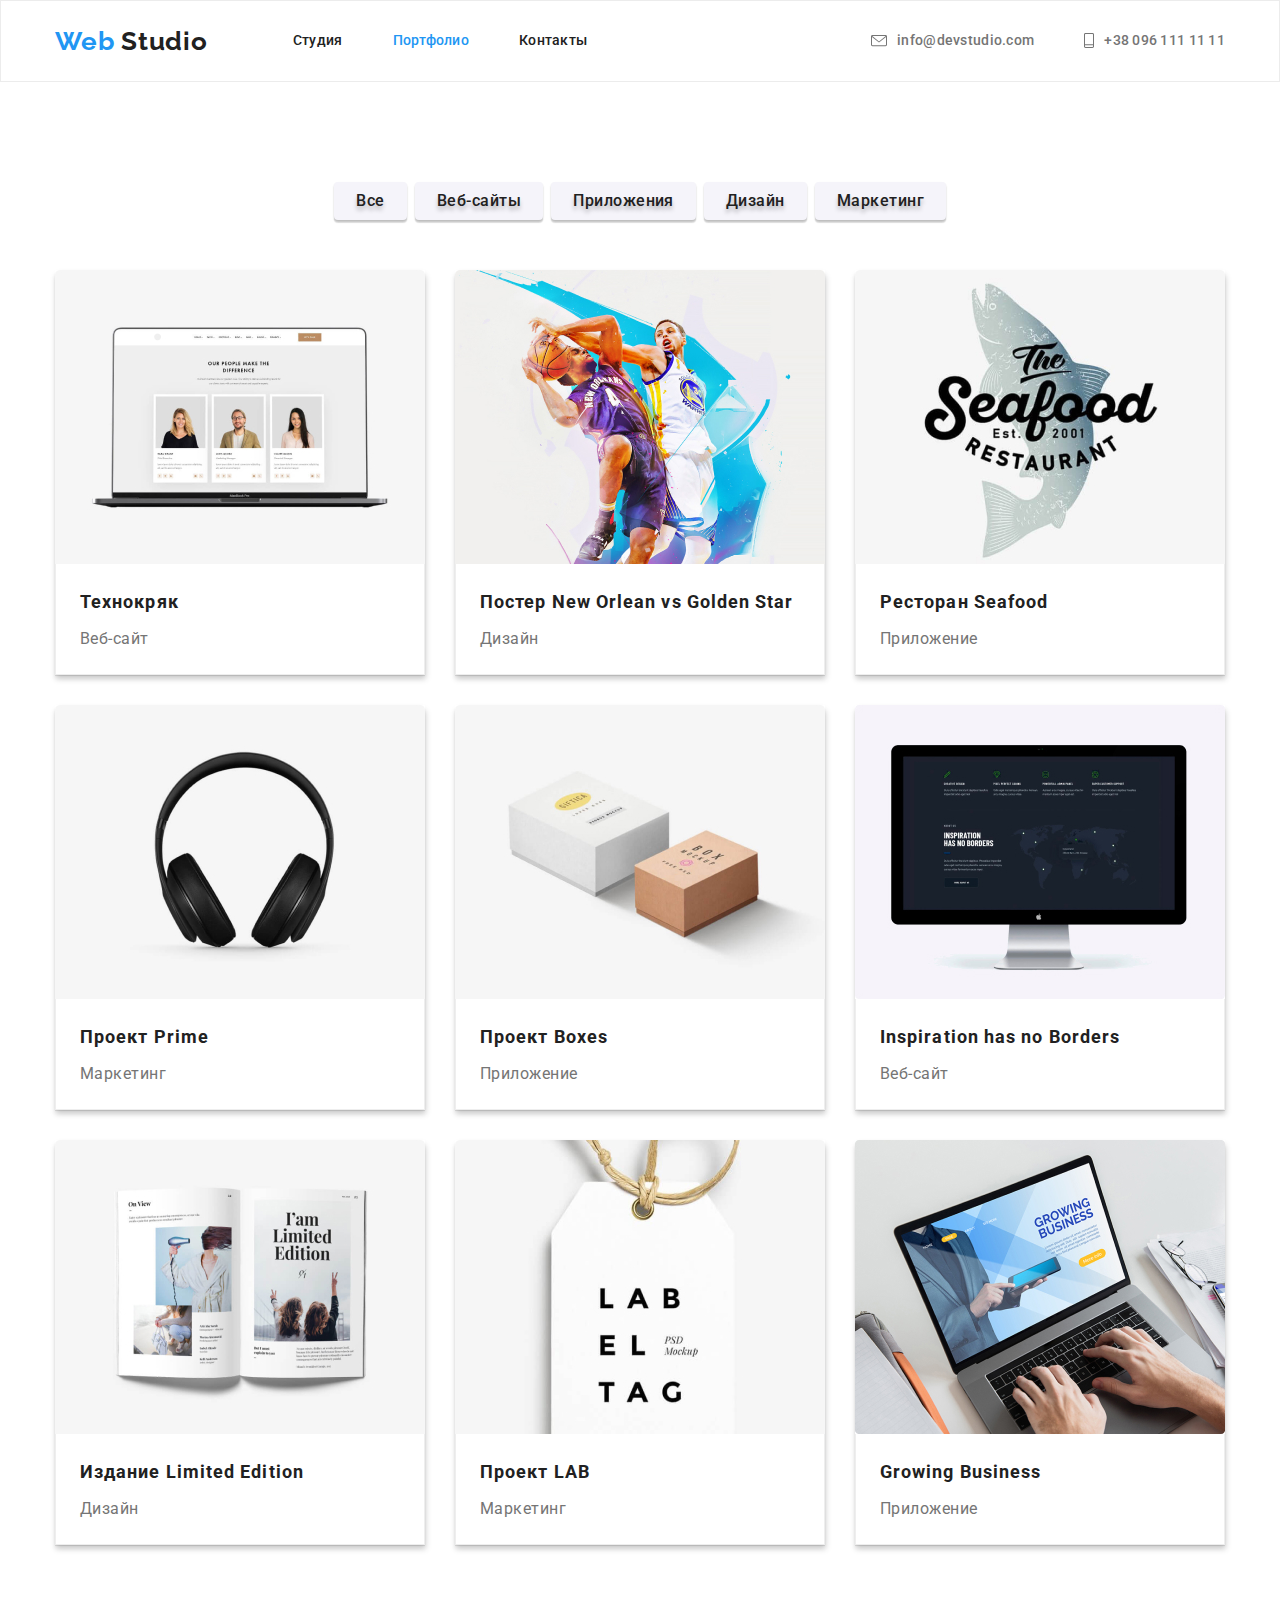
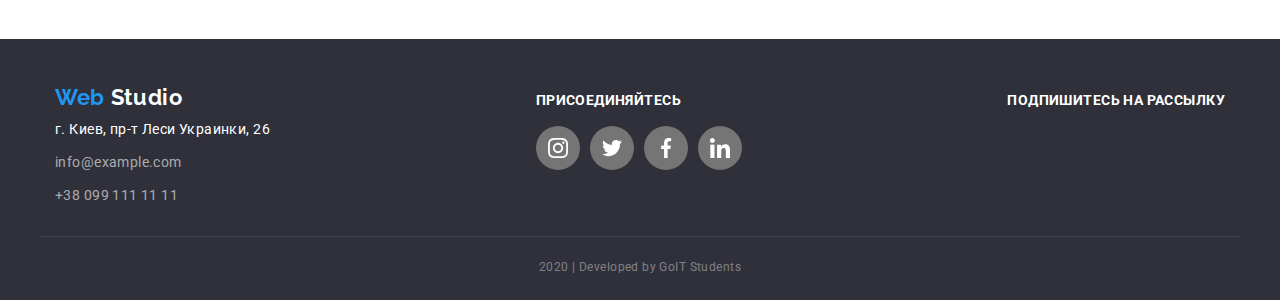
==== portfolio.html @ e2a579d6 "Made initial copy of hw-03" ====
<!DOCTYPE html>
<html lang="ru">
  <head>
    <meta charset="UTF-8" />
    <meta name="viewport" content="width=device-width, initial-scale=1.0" />
    <link
      rel="stylesheet"
      href="https://fonts.googleapis.com/css2?family=Raleway:wght@700&family=Roboto:wght@400;500;900&display=swap"
    />
    <link
      rel="stylesheet"
      href="https://cdnjs.cloudflare.com/ajax/libs/modern-normalize/0.6.0/modern-normalize.min.css"
    />
    <link rel="stylesheet" href="./css/styles.css" />
    <title>Портфолио</title>
  </head>
  <body>
    <header>
      <div class="container">
        <a class="logo" id="top" href="./index.html"><span class="active">Web</span> Studio</a>
        <nav class="navigation">
          <ul class="nav-list">
            <li class="nav-item"><a href="./index.html">Студия</a></li>
            <li class="nav-item active"><a href="./portfolio.html">Портфолио</a></li>
            <li class="nav-item"><a href="#">Контакты</a></li>
          </ul>
        </nav>
        <ul class="contacts-list">
          <li class="contacts-item">
            <a href="mailto:info@devstudio.com"
              ><img src="./images/envelope.svg" alt="Иконка конверта" /> info@devstudio.com</a
            >
          </li>
          <li class="contacts-item">
            <a href="tel:+380961111111"><img src="./images/phone.svg" alt="Иконка телефона" /> +38 096 111 11 11</a>
          </li>
        </ul>
      </div>
    </header>
    <main>
      <section class="our-works">
        <div class="container">
          <h1>Наши работы</h1>
          <!-- Скрыть заголовок -->
          <ul class="filters-list">
            <li class="filters-item"><button type="button" class="button shadow">Все</button></li>
            <li class="filters-item"><button type="button" class="button shadow">Веб-сайты</button></li>
            <li class="filters-item"><button type="button" class="button shadow">Приложения</button></li>
            <li class="filters-item"><button type="button" class="button shadow">Дизайн</button></li>
            <li class="filters-item"><button type="button" class="button shadow">Маркетинг</button></li>
          </ul>
          <ul class="works">
            <li class="works-item">
              <a class="item-link" href="#">
                <div class="item-image">
                  <img src="./images/p-laptop.jpg" alt="Изображение ноутбука" />
                </div>
                <div class="item-info">
                  <h2 class="item-title">Технокряк</h2>
                  <p class="filter-type">Веб-сайт</p>
                </div>
                <p class="item-description">
                  Технокряк это современная площадка распространения коронавируса. Компании используют эту платформу для
                  цифрового шпионажа и атак на защищённые сервера конкурентов.
                </p>
              </a>
            </li>
            <li class="works-item">
              <a class="link" href="#">
                <div class="item-image">
                  <img src="./images/p-basket.jpg" alt="Постер New Orlean vs Golden Star" />
                </div>
                <div class="item-info">
                  <h2 class="item-title">Постер New Orlean vs Golden Star</h2>
                  <p class="filter-type">Дизайн</p>
                </div>
                <p class="item-description">
                  Какой-то текст на тему....
                </p>
              </a>
            </li>
            <li class="works-item">
              <a class="link" href="#">
                <div class="item-image">
                  <img src="./images/p-sea.jpg" alt="Изображение лого ресторана" />
                </div>
                <div class="item-info">
                  <h2 class="item-title">Ресторан Seafood</h2>
                  <p class="filter-type">Приложение</p>
                </div>
                <p class="item-description">
                  Какой-то текст на тему...
                </p>
              </a>
            </li>
            <li class="works-item">
              <a class="link" href="#">
                <div class="item-image">
                  <img src="./images/p-headphones.jpg" alt="Изображение наушников" />
                </div>
                <div class="item-info">
                  <h2 class="item-title">Проект Prime</h2>
                  <p class="filter-type">Маркетинг</p>
                </div>
                <p class="item-description">
                  Какой-то текст на тему...
                </p>
              </a>
            </li>
            <li class="works-item">
              <a class="link" href="#">
                <div class="item-image">
                  <img src="./images/p-box.jpg" alt="Изображение коробок" />
                </div>
                <div class="item-info">
                  <h2 class="item-title">Проект Boxes</h2>
                  <p class="filter-type">Приложение</p>
                </div>
                <p class="item-description">
                  Какой-то текст на тему...
                </p>
              </a>
            </li>
            <li class="works-item">
              <a class="link" href="#">
                <div class="item-image">
                  <img src="./images/imac.jpg" alt="Изображение монитора" />
                </div>
                <div class="item-info">
                  <h2 class="item-title">Inspiration has no Borders</h2>
                  <p class="filter-type">Веб-сайт</p>
                  <p class="item-description">
                    Какой-то текст на тему
                  </p>
                </div>
              </a>
            </li>
            <li class="works-item">
              <a class="link" href="#">
                <div class="item-image">
                  <img src="./images/p-book.jpg" alt="Изображение книги" />
                </div>
                <div class="item-info">
                  <h2 class="item-title">Издание Limited Edition</h2>
                  <p class="filter-type">Дизайн</p>
                </div>
                <p class="item-description">
                  Какой-то текст на тему...
                </p>
              </a>
            </li>
            <li class="works-item">
              <a class="link" href="#">
                <div class="item-image">
                  <img src="./images/p-lab.jpg" alt="Изображение логотипа компании" />
                </div>
                <div class="item-info">
                  <h2 class="item-title">Проект LAB</h2>
                  <p class="filter-type">Маркетинг</p>
                </div>
                <p class="item-description">
                  Какой-то текст на тему...
                </p>
              </a>
            </li>
            <li class="works-item">
              <a class="link" href="#">
                <div class="item-image">
                  <img src="./images/laptop.jpg" alt="Изображение ноутбука" />
                </div>
                <div class="item-info">
                  <h2 class="item-title">Growing Business</h2>
                  <p class="filter-type">Приложение</p>
                </div>
                <p class="item-description">
                  Какой-то текст на тему...
                </p>
              </a>
            </li>
          </ul>
        </div>
      </section>
    </main>
    <footer>
      <div class="container">
        <div>
          <a class="logo" href="#top"><span class="active">Web</span> Studio</a>
          <address class="address">
            <ul class="address-list">
              <li class="address-item">г. Киев, пр-т Леси Украинки, 26</li>
              <li class="address-item">
                <a href="mailto:info@example.com">info@example.com</a>
              </li>
              <li class="address-item">
                <a href="tel:+380991111111">+38 099 111 11 11</a>
              </li>
            </ul>
          </address>
        </div>
        <div class="join-social">
          <p class="join">Присоединяйтесь</p>
          <ul class="social">
            <li class="social-item">
              <a href="#"><img src="./images/f-instagram.svg" alt="Иконка Инстаграм" /></a>
            </li>
            <li class="social-item">
              <a href="#"><img src="./images/f-twitter.svg" alt="Иконка Твиттер" /></a>
            </li>
            <li class="social-item">
              <a href="#"><img src="./images/f-facebook.svg" alt="Иконка Фейсбук" /></a>
            </li>
            <li class="social-item">
              <a href="#"><img src="./images/f-linkedin.svg" alt="Иконка Линкедин" /></a>
            </li>
          </ul>
        </div>
        <div class="join-form">
          <p class="join">Подпишитесь на рассылку</p>
          <!-- <form action="">
                      <input type="email" name="" id="" placeholder="E-mail" />
                      <input type="submit" value="Подписаться" />
                  </form> -->
        </div>
      </div>
      <small class="copy">2020 | Developed by GoIT Students</small>
    </footer>
  </body>
</html>
---- css/styles.css ----
/* цвет основного текста color: #757575;
цвет дополнительгого текста color: #212121; 
цвет активного текста color: #2196F3; */

/* Global CSS*/
:root {
  --main-text-color: #757575;
  --additional-text-color: #212121;
  --active-color: #2196f3;
  --footer-background-color: #2f303a;
}
html {
  box-sizing: border-box;
}
*,
::before,
::after {
  box-sizing: inherit;
}

h1,
h2,
h3,
h4,
h5,
h6,
p {
  margin-top: 0px;
  margin-bottom: 0px;
}
ul {
  list-style: none;
  padding-left: 0px;
  margin: 0px;
}
img {
  display: block;
}

body {
  font-family: 'Roboto', sans-serif;
  color: var(--main-text-color);
  font-size: 14px;
  line-height: 1.71;
  letter-spacing: 0.03em;
}

.container {
  width: 1200px;
  margin-top: 0px;
  margin-bottom: 0px;
  margin-left: auto;
  margin-right: auto;
  padding-top: 93px;
  padding-right: 15px;
  padding-bottom: 94px;
  padding-left: 15px;
}

header .container,
footer .container {
  padding-top: 0px;
  padding-bottom: 0px;
}
/* Social list items */
.social {
  display: flex;
  justify-content: space-between;
}
.social-item a {
  display: block;
  padding: 12px;
  border-radius: 50%;
}
footer .social-item a {
  background-color: var(--main-text-color);
}

.social-item a:hover,
.social-item a:focus {
  background-color: var(--active-color);
}
/* Button */
.button {
  color: var(--additional-text-color);
  font-size: 16px;
  font-weight: 500;
  line-height: 1.87;
  letter-spacing: 0.06em;
  background-color: #f5f4fa;
  cursor: pointer;

  min-width: 200px;
  min-height: 50px;
  border: 1px transparent;
  border-radius: 4px;
  box-shadow: 0px 4px 4px rgba(0, 0, 0, 0.15);
}
.button.main {
  color: #ffffff;
  background-color: var(--active-color);
}

.button:hover,
.button:focus {
  color: #ffffff;
  background-color: var(--active-color);
}

/* Header */
header {
  font-size: 14px;
  line-height: 1.14;
  font-weight: 500;
  letter-spacing: 0.02em;
  border: 1px solid #ececec;
}
header .container {
  display: flex;
  align-items: center;
}
header a {
  text-decoration: none;
}
.logo {
  font-family: 'Raleway', sans-serif;
  color: var(--additional-text-color);
  font-size: 26px;
  font-weight: 700;
  line-height: 1.19;
  letter-spacing: 0.03em;
  margin-right: 85px;
}
.active {
  color: var(--active-color);
}
.nav-list {
  display: flex;
}
.nav-item:not(:last-child) {
  margin-right: 50px;
}
.nav-item a {
  display: block;
  color: var(--additional-text-color);
  padding-top: 32px;
  padding-bottom: 32px;
}
.active a {
  color: var(--active-color);
}
.nav-item a:hover,
.nav-item a:focus {
  color: var(--active-color);
}
.contacts-list {
  display: flex;
  margin-left: auto;
}
.contacts-item:not(:last-child) {
  margin-right: 50px;
}

.contacts-item img {
  margin-right: 10px;
}

.contacts-item a {
  display: flex;
  align-items: center;
  color: var(--main-text-color);
}
.contacts-item a:hover,
.contacts-item a:focus {
  color: var(--active-color);
}
/* Footer */
footer {
  color: #ffffff;
  background-color: var(--footer-background-color);
}
footer .container {
  display: flex;
  align-items: baseline;
  justify-content: space-between;
  border-bottom: 1px solid rgba(255, 255, 255, 0.1);
  padding-top: 45px;
  padding-bottom: 28px;
}

footer a {
  text-decoration: none;
  display: block;
}
footer .logo {
  color: #ffffff;
  font-size: 22px;
  margin-right: 0px;
  margin-bottom: 8px;
}
.address-list li:not(:last-child) {
  margin-bottom: 9px;
}
.address-item {
  font-size: 14px;
  font-style: normal;
}
.address-item a {
  color: rgba(255, 255, 255, 0.6);
}
.address-item a:hover,
.address-item a:focus {
  color: var(--active-color);
}
footer .join {
  font-size: 14px;
  font-weight: 700;
  line-height: 0.87;
  text-transform: uppercase;
  margin-bottom: 20px;
}
footer .social {
  padding: 0;
}
footer .social-item:not(:last-child) {
  margin-right: 10px;
}
.copy {
  display: block;
  font-size: 12px;
  line-height: 2;
  text-align: center;
  color: rgba(255, 255, 255, 0.4);
  padding-top: 18px;
  padding-bottom: 21px;
}

/* HOME PAGE */
/* Hero */
.hero {
  text-align: center;
  padding-top: 200px;
  padding-bottom: 200px;
  background-color: slategray;
}
.hero-title {
  color: #ffffff;
  font-size: 44px;
  line-height: 1.36;
  font-weight: 900;
  letter-spacing: 0.06em;
  text-transform: uppercase;
  margin-bottom: 30px;
}

/* Main */
.title {
  color: var(--additional-text-color);
  font-size: 36px;
  line-height: 1.16;
  font-weight: 700;
  text-align: center;
  margin-bottom: 50px;
}
.item-title {
  color: var(--additional-text-color);
  font-size: 14px;
  line-height: 0.87;
  text-transform: uppercase;
}
.item-text {
  font-size: 14px;
  line-height: 1.71;
}

/* Features */
.features .container {
  padding-top: 54px;
}
.features .title {
  opacity: 0;
  margin-top: 0px;
  margin-bottom: 0px;
}
.features ul {
  list-style-type: none;
}

.features-list {
  display: flex;
}
.features .list-item {
  display: block;
}
.features-item:not(:last-child) {
  margin-right: 30px;
}
.features .item-image {
  background: #f5f4fa;
  border-radius: 4px;
  margin-bottom: 30px;
}
.features .item-image img {
  display: block;
  margin: 0 auto;
  padding-top: 25px;
  padding-bottom: 25px;
}
.features .item-title {
  line-height: 1.14;
  margin-bottom: 10px;
}
.features .item-text {
  text-align: left;
}

/* We do */

.we-do ul {
  list-style-type: none;
}
.we-do a {
  text-decoration: none;
}
.we-do img {
  display: block;
}
.we-do-list {
  display: flex;
  justify-content: space-between;
}
.we-do-item {
  display: block;
  position: relative;
}
.we-do .item-image {
  display: block;
  background-color: unset;
}
.we-do .item-title {
  text-align: center;
  padding-top: 27px;
  padding-bottom: 27px;
  color: #ffffff;
  background-color: rgba(47, 48, 58, 0.8);

  width: 100%;
  position: absolute;
  left: 0px;
  bottom: 0px;

  margin: 0 auto;
}

/* Team */
.team ul {
  list-style: none;
}
.team {
  font-size: 16px;
  text-align: center;
  line-height: 1.19;
  background: #f5f4fa;
}
.team-list {
  display: flex;
  justify-content: space-between;
}
.team-item {
  border-radius: 4px;
  box-shadow: 0px 2px 1px rgba(0, 0, 0, 0.2), 0px 1px 1px rgba(0, 0, 0, 0.14), 0px 1px 3px rgba(0, 0, 0, 0.12);
  overflow: hidden;
}
.team-item-info {
  text-align: center;
  padding: 30px 32px 24px;
  background: #ffffff;
}
.team .item-title {
  font-size: 16px;
  font-weight: 500;
  text-transform: none;
  margin-bottom: 10px;
}
.team .item-description {
  font-size: 16px;
  line-height: 1.19;
  margin-bottom: 16px;
}

/*Clients */
.clients ul {
  list-style-type: none;
}
.clients-list {
  display: flex;
  justify-content: space-between;
}
.clients-item {
  display: block;
  border: 1px solid #afb1b8;
  border-radius: 4px;
}
.clients-item a {
  display: flex;
  align-items: center;
  justify-content: center;
  border: 1px solid #afb1b8;
  border-radius: 4px;
  height: 90px;
  width: 170px;
}

.clients-item a:hover,
.clients-item a:focus {
  border-color: var(--active-color);
}

/* PORTFOLIO PAGE */
/* Main */
.our-works .container {
  padding-top: 72px;
}
.our-works h1 {
  line-height: 1;
  opacity: 0;
}
.our-works a {
  display: block;
  text-decoration: none;
}
.our-works ul {
  list-style: none;
}
.filters-list {
  display: flex;
  justify-content: center;
  text-align: center;
  margin-bottom: 50px;
}
.filters-item {
  min-width: 73px;
}
.filters-item:not(:last-child) {
  margin-right: 8px;
}
.our-works .button {
  margin: 0;
  padding: 6px 22px;
  min-width: 73px;
  min-height: 38px;
  letter-spacing: 0.03em;
  line-height: 1.62;
  cursor: pointer;
  box-shadow: 0px 2px 2px rgba(0, 0, 0, 0.12), 0px 1px 2px rgba(0, 0, 0, 0.08), 0px 3px 1px rgba(0, 0, 0, 0.1);
  border-radius: 4px;
}
.shadow {
  text-shadow: 0px 4px 4px rgba(0, 0, 0, 0.25);
}
.works {
  display: flex;
  flex-wrap: wrap;
  justify-content: space-between;
  margin: -15px;
}
.works-item {
  display: block;
  width: 370px;
  margin: 15px;
  /* margin-bottom: 30px;
  margin-right: 30px; */
  box-shadow: 1px 4px 6px rgba(0, 0, 0, 0.16), 0px 4px 4px rgba(0, 0, 0, 0.06), 0px 1px 1px rgba(0, 0, 0, 0.12);
  border-radius: 5px 5px 0px 0px;

  position: relative;
}
/* .works-item:nth-child(3n) {
  margin-right: 0px;
}
.works-item:nth-last-child(-n + 3) {
  margin-bottom: 0px;
} */
.works-item .item-title {
  text-transform: none;
}
.works-item .item-image {
  background-color: rgba(33, 150, 243, 0.9);
  border-radius: 5px 5px 0px 0px;
}
.item-link {
  text-decoration: none;
}

.item-info {
  border-right: 1px solid #eeeeee;
  border-bottom: 1px solid #eeeeee;
  border-left: 1px solid #eeeeee;
  text-align: left;
  padding: 20px 24px;
}
.our-works .item-title {
  color: var(--additional-text-color);
  font-size: 18px;
  line-height: 2;
  font-weight: 700;
  letter-spacing: 0.06em;
  margin-bottom: 4px;
}
.filter-type {
  color: var(--main-text-color);
  font-size: 16px;
  line-height: 1.87;
  font-weight: 400;
  letter-spacing: 0.03em;
}

.our-works .item-description {
  display: none;
  color: #ffffff;
  font-size: 18px;
  line-height: 1.56;
  width: 100%;
  height: 100%;
  border-radius: 5px 5px 0px 0px;

  padding: 63px 24px;

  /* background: rgba(33, 150, 243, 0.9); */
  /* position: absolute;
  text-align: left;
  top: 0px;
  left: 0px;
  opacity: 0; */
}

/* .works-item:hover img {
  opacity: 0.1;
}
.works-item:hover .item-description {
  opacity: 1;
} */
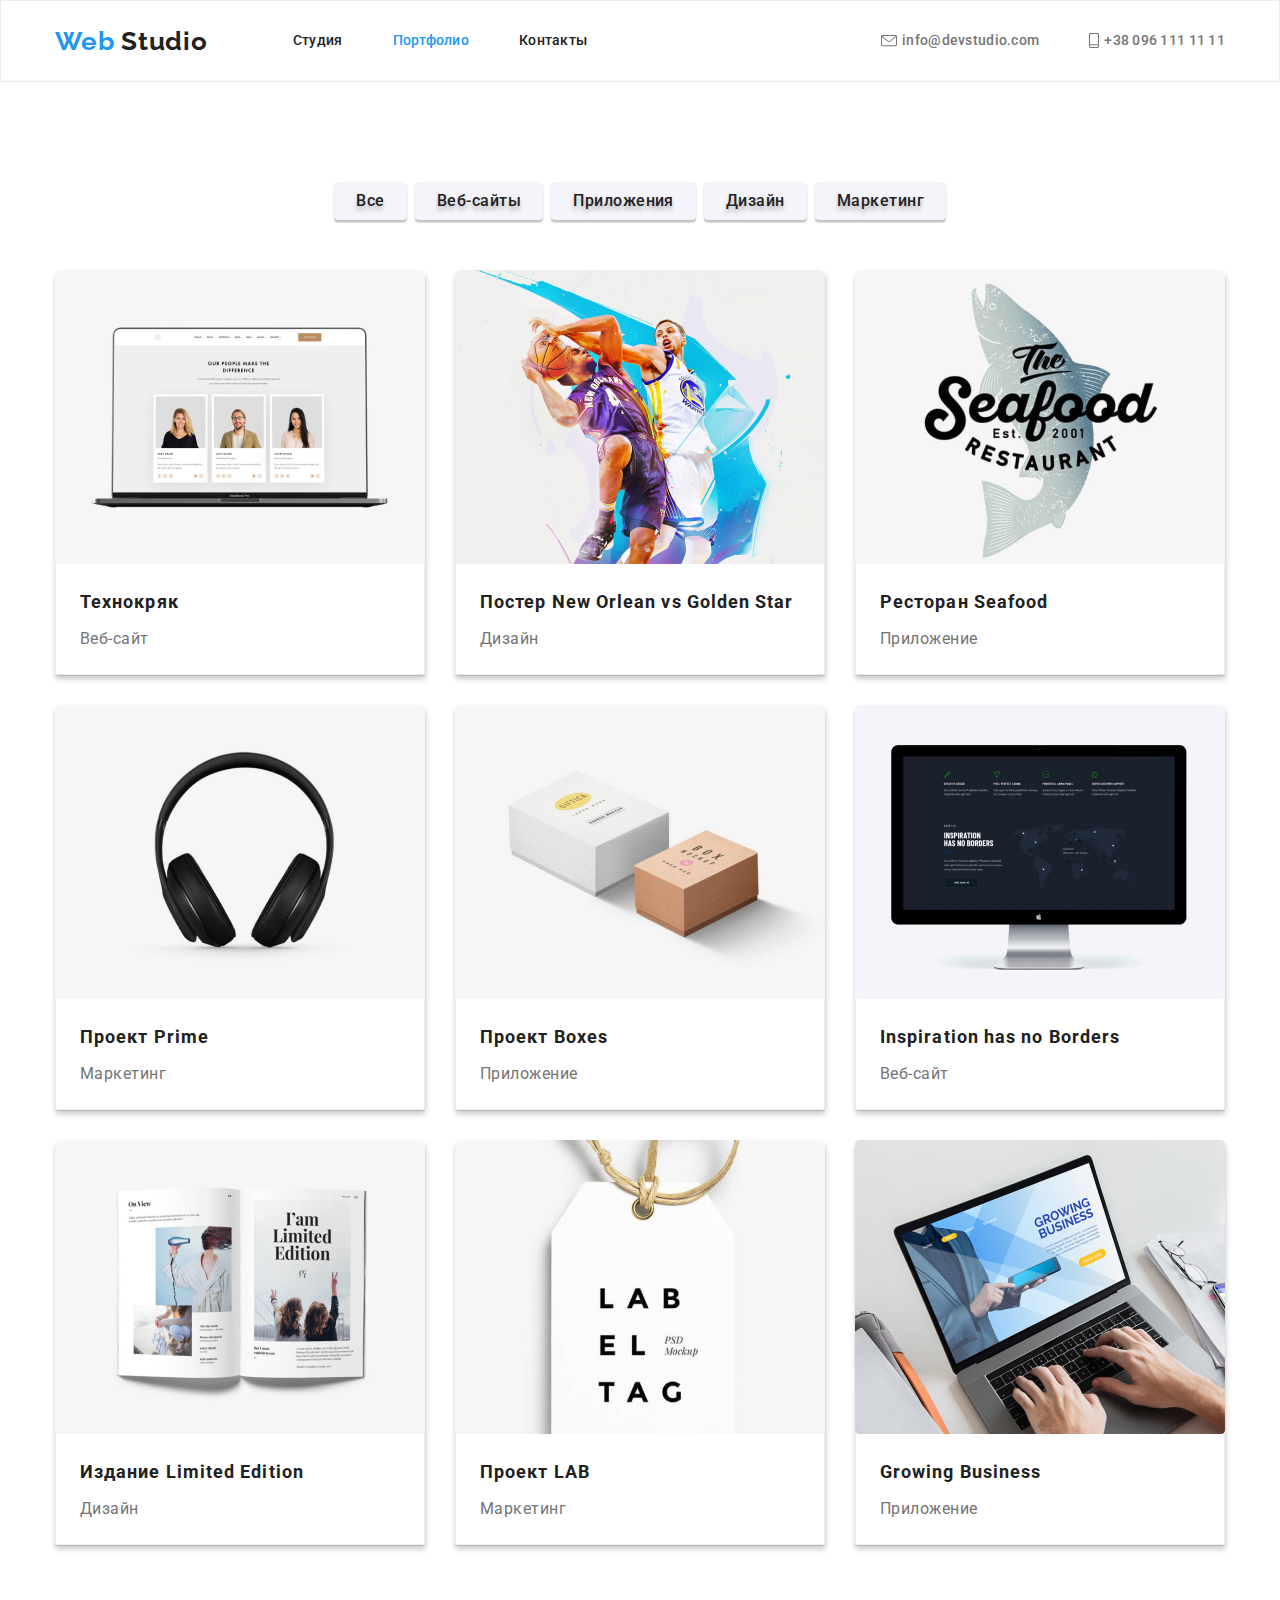
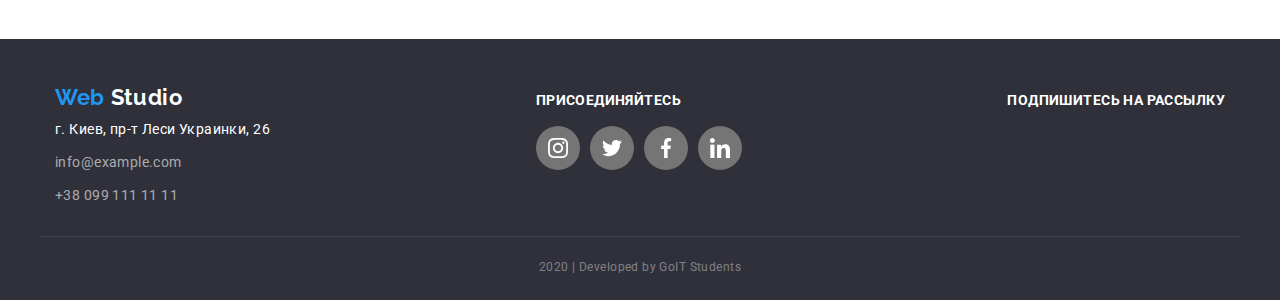
==== commit 55da0c4a: "Changes in the header&hero" ====
--- a/portfolio.html
+++ b/portfolio.html
@@ -15,7 +15,7 @@
     <title>Портфолио</title>
   </head>
   <body>
-    <header>
+    <header class="page-header">
       <div class="container">
         <a class="logo" id="top" href="./index.html"><span class="active">Web</span> Studio</a>
         <nav class="navigation">
@@ -26,13 +26,11 @@
           </ul>
         </nav>
         <ul class="contacts-list">
-          <li class="contacts-item">
-            <a href="mailto:info@devstudio.com"
-              ><img src="./images/envelope.svg" alt="Иконка конверта" /> info@devstudio.com</a
-            >
+          <li class="contacts-item icon-mail">
+            <a href="mailto:info@devstudio.com"> info@devstudio.com</a>
           </li>
-          <li class="contacts-item">
-            <a href="tel:+380961111111"><img src="./images/phone.svg" alt="Иконка телефона" /> +38 096 111 11 11</a>
+          <li class="contacts-item icon-phone">
+            <a href="tel:+380961111111"> +38 096 111 11 11</a>
           </li>
         </ul>
       </div>
@@ -181,7 +179,7 @@
         </div>
       </section>
     </main>
-    <footer>
+    <footer class="page-footer">
       <div class="container">
         <div>
           <a class="logo" href="#top"><span class="active">Web</span> Studio</a>
--- a/css/styles.css
+++ b/css/styles.css
@@ -8,6 +8,7 @@
   --additional-text-color: #212121;
   --active-color: #2196f3;
   --footer-background-color: #2f303a;
+  --main-background-color: #f5f4fa;
 }
 html {
   box-sizing: border-box;
@@ -51,7 +52,7 @@
   margin-bottom: 0px;
   margin-left: auto;
   margin-right: auto;
-  padding-top: 93px;
+  padding-top: 94px;
   padding-right: 15px;
   padding-bottom: 94px;
   padding-left: 15px;
@@ -72,7 +73,7 @@
   padding: 12px;
   border-radius: 50%;
 }
-footer .social-item a {
+.page-footer .social-item a {
   background-color: var(--main-text-color);
 }
 
@@ -87,7 +88,7 @@
   font-weight: 500;
   line-height: 1.87;
   letter-spacing: 0.06em;
-  background-color: #f5f4fa;
+  background-color: var(--main-background-color);
   cursor: pointer;
 
   min-width: 200px;
@@ -108,18 +109,18 @@
 }
 
 /* Header */
-header {
+.page-header {
   font-size: 14px;
   line-height: 1.14;
   font-weight: 500;
   letter-spacing: 0.02em;
   border: 1px solid #ececec;
 }
-header .container {
+.page-header .container {
   display: flex;
   align-items: center;
 }
-header a {
+.page-header a {
   text-decoration: none;
 }
 .logo {
@@ -157,12 +158,30 @@
   display: flex;
   margin-left: auto;
 }
+.page-header .contacts-item {
+  display: flex;
+  align-items: center;
+}
+
+.page-header .contacts-item::before {
+  content: '';
+  display: block;
+  background-position: center;
+  background-repeat: no-repeat;
+  margin-right: 5px;
+}
+.icon-mail::before {
+  width: 16px;
+  height: 12px;
+  background-image: url('../images/envelope.svg');
+}
+.icon-phone::before {
+  width: 10px;
+  height: 15px;
+  background-image: url('../images/phone.svg');
+}
 .contacts-item:not(:last-child) {
   margin-right: 50px;
-}
-
-.contacts-item img {
-  margin-right: 10px;
 }
 
 .contacts-item a {
@@ -175,11 +194,11 @@
   color: var(--active-color);
 }
 /* Footer */
-footer {
+.page-footer {
   color: #ffffff;
   background-color: var(--footer-background-color);
 }
-footer .container {
+.page-footer .container {
   display: flex;
   align-items: baseline;
   justify-content: space-between;
@@ -188,11 +207,11 @@
   padding-bottom: 28px;
 }
 
-footer a {
+.page-footer a {
   text-decoration: none;
   display: block;
 }
-footer .logo {
+.page-footer .logo {
   color: #ffffff;
   font-size: 22px;
   margin-right: 0px;
@@ -212,17 +231,17 @@
 .address-item a:focus {
   color: var(--active-color);
 }
-footer .join {
+.page-footer .join {
   font-size: 14px;
   font-weight: 700;
   line-height: 0.87;
   text-transform: uppercase;
   margin-bottom: 20px;
 }
-footer .social {
+.page-footer .social {
   padding: 0;
 }
-footer .social-item:not(:last-child) {
+.page-footer .social-item:not(:last-child) {
   margin-right: 10px;
 }
 .copy {
@@ -239,10 +258,23 @@
 /* Hero */
 .hero {
   text-align: center;
-  padding-top: 200px;
-  padding-bottom: 200px;
-  background-color: slategray;
-}
+
+  display: flex;
+  justify-content: center;
+  align-items: center;
+
+  background-image: linear-gradient(to right, rgba(47, 48, 58, 0.8), rgba(47, 48, 58, 0.8)),
+    url('../images/Header-img-opt.jpg');
+  max-width: 1600px;
+  min-height: 600px;
+  background-repeat: no-repeat;
+  background-position: center;
+  background-size: cover;
+
+  margin-left: auto;
+  margin-right: auto;
+}
+
 .hero-title {
   color: #ffffff;
   font-size: 44px;
@@ -274,14 +306,20 @@
 }
 
 /* Features */
-.features .container {
-  padding-top: 54px;
-}
+
 .features .title {
   opacity: 0;
   margin-top: 0px;
   margin-bottom: 0px;
 }
+.visually-hidden {
+  clip: rect(1px, 1px, 1px, 1px);
+  height: 1px;
+  overflow: hidden;
+  position: absolute;
+  white-space: nowrap;
+  width: 1px;
+}
 .features ul {
   list-style-type: none;
 }
@@ -289,23 +327,33 @@
 .features-list {
   display: flex;
 }
-.features .list-item {
-  display: block;
+.features-item::before {
+  content: '';
+  display: block;
+  width: 270px;
+  height: 120px;
+  background-color: var(--main-background-color);
+  background-position: center;
+  background-repeat: no-repeat;
+  border-radius: 4px;
+  margin-bottom: 30px;
+}
+.icon-antenna::before {
+  background-image: url('../images/antenna.svg');
+}
+.icon-clock::before {
+  background-image: url('../images/clock.svg');
+}
+.icon-diagram::before {
+  background-image: url('../images/diagram.svg');
+}
+.icon-astronaut::before {
+  background-image: url('../images/astronaut.svg');
 }
 .features-item:not(:last-child) {
   margin-right: 30px;
 }
-.features .item-image {
-  background: #f5f4fa;
-  border-radius: 4px;
-  margin-bottom: 30px;
-}
-.features .item-image img {
-  display: block;
-  margin: 0 auto;
-  padding-top: 25px;
-  padding-bottom: 25px;
-}
+
 .features .item-title {
   line-height: 1.14;
   margin-bottom: 10px;
@@ -360,7 +408,7 @@
   font-size: 16px;
   text-align: center;
   line-height: 1.19;
-  background: #f5f4fa;
+  background: var(--main-background-color);
 }
 .team-list {
   display: flex;
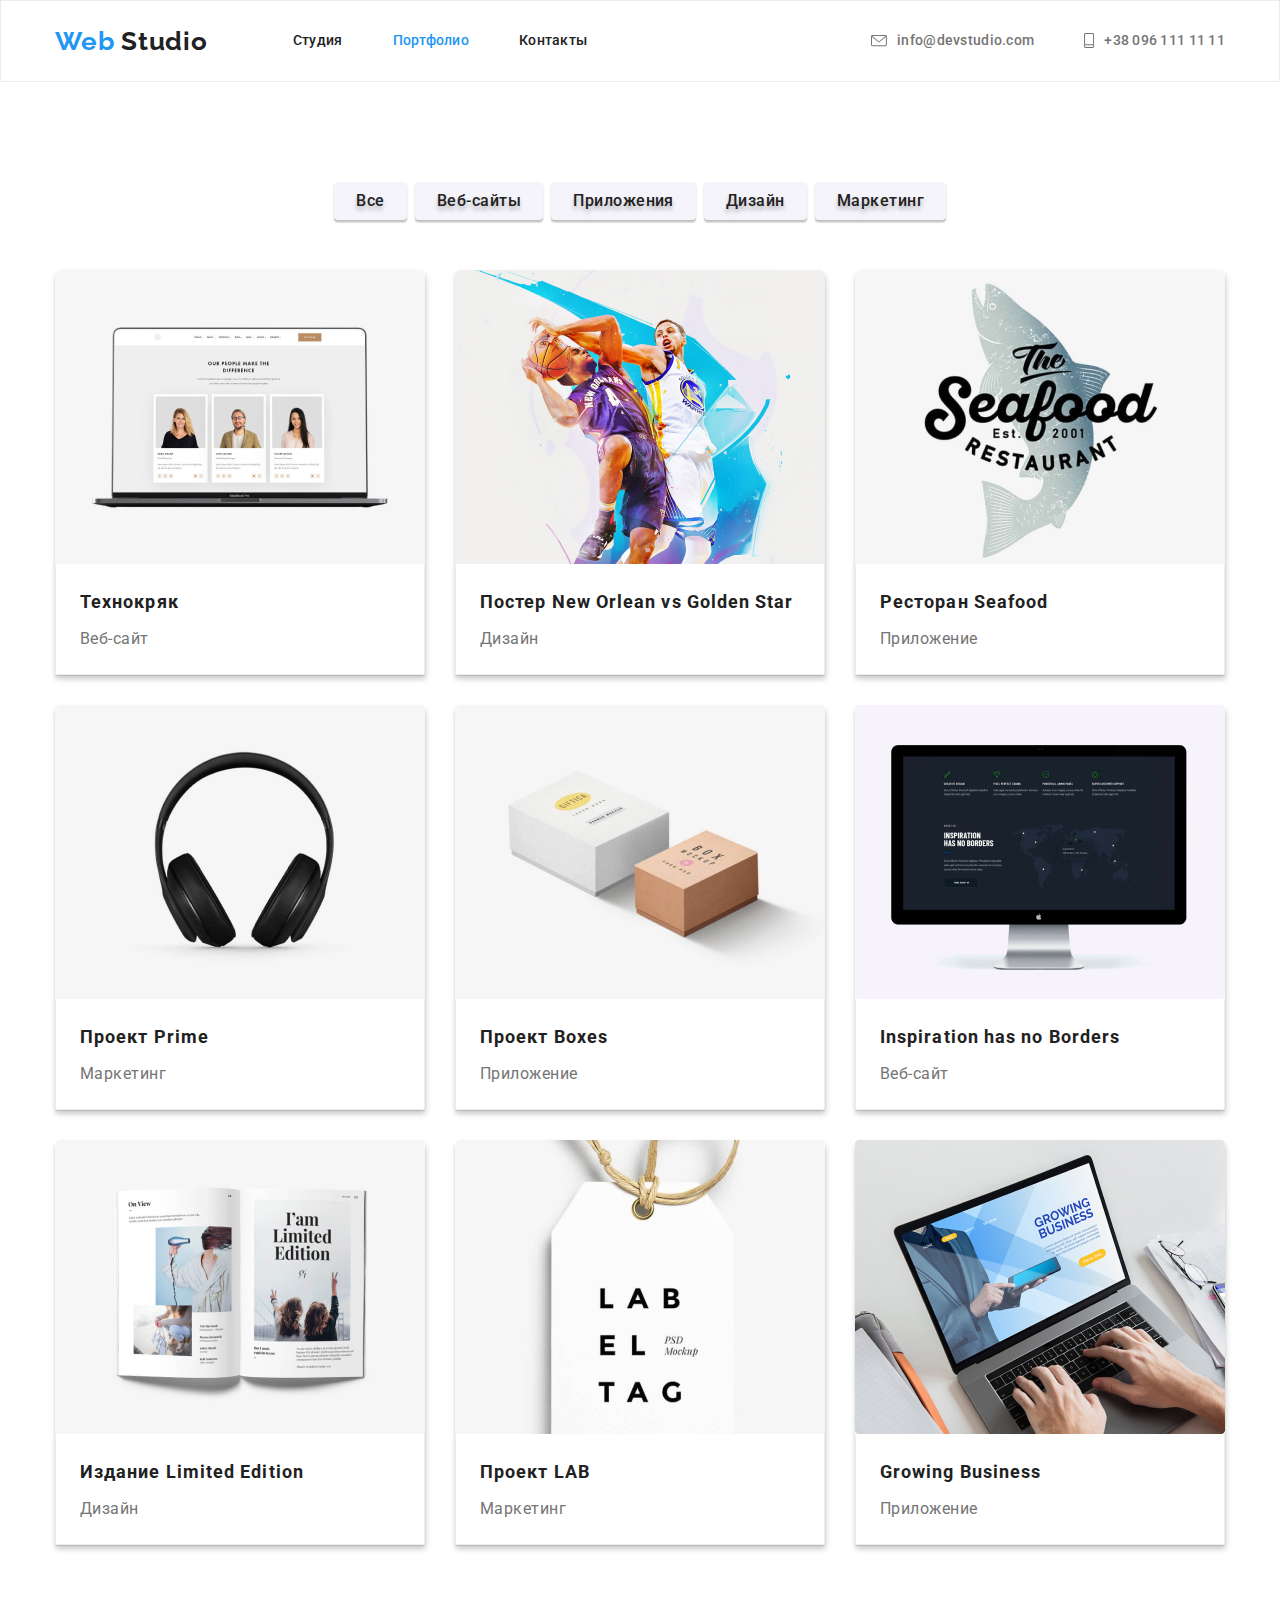
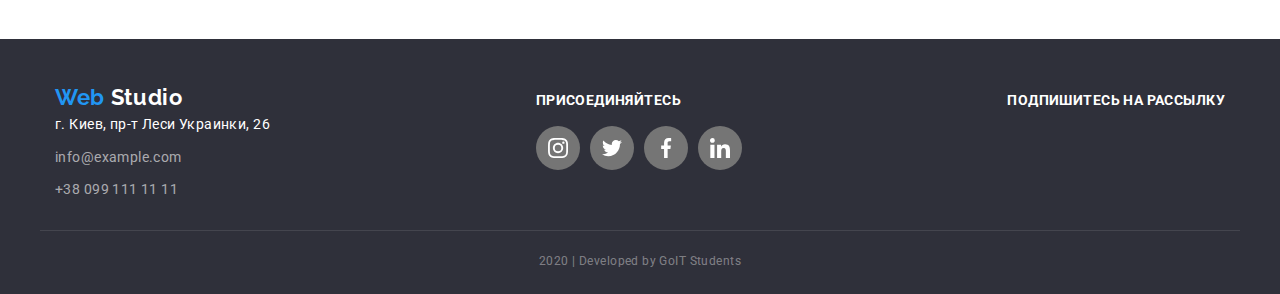
==== commit 17274988: "Changed img to svg" ====
--- a/portfolio.html
+++ b/portfolio.html
@@ -26,11 +26,21 @@
           </ul>
         </nav>
         <ul class="contacts-list">
-          <li class="contacts-item icon-mail">
-            <a href="mailto:info@devstudio.com"> info@devstudio.com</a>
+          <li class="contacts-item">
+            <a href="mailto:info@devstudio.com">
+              <svg class="icon-mail">
+                <use href="./images/icons.svg#icon-mail"></use>
+              </svg>
+              info@devstudio.com</a
+            >
           </li>
-          <li class="contacts-item icon-phone">
-            <a href="tel:+380961111111"> +38 096 111 11 11</a>
+          <li class="contacts-item">
+            <a href="tel:+380961111111">
+              <svg class="icon-phone">
+                <use href="./images/icons.svg#icon-phone"></use>
+              </svg>
+              +38 096 111 11 11</a
+            >
           </li>
         </ul>
       </div>
@@ -199,16 +209,32 @@
           <p class="join">Присоединяйтесь</p>
           <ul class="social">
             <li class="social-item">
-              <a href="#"><img src="./images/f-instagram.svg" alt="Иконка Инстаграм" /></a>
-            </li>
-            <li class="social-item">
-              <a href="#"><img src="./images/f-twitter.svg" alt="Иконка Твиттер" /></a>
-            </li>
-            <li class="social-item">
-              <a href="#"><img src="./images/f-facebook.svg" alt="Иконка Фейсбук" /></a>
-            </li>
-            <li class="social-item">
-              <a href="#"><img src="./images/f-linkedin.svg" alt="Иконка Линкедин" /></a>
+              <a href="#">
+                <svg class="social-logo">
+                  <use href="./images/icons.svg#icon-instagram"></use>
+                </svg>
+              </a>
+            </li>
+            <li class="social-item">
+              <a href="#">
+                <svg class="social-logo">
+                  <use href="./images/icons.svg#icon-twitter"></use>
+                </svg>
+              </a>
+            </li>
+            <li class="social-item">
+              <a href="#">
+                <svg class="social-logo">
+                  <use href="./images/icons.svg#icon-facebook"></use>
+                </svg>
+              </a>
+            </li>
+            <li class="social-item">
+              <a href="#">
+                <svg class="social-logo">
+                  <use href="./images/icons.svg#icon-linkedin"></use>
+                </svg>
+              </a>
             </li>
           </ul>
         </div>
--- a/css/styles.css
+++ b/css/styles.css
@@ -67,20 +67,36 @@
 .social {
   display: flex;
   justify-content: space-between;
+  align-items: center;
 }
 .social-item a {
-  display: block;
-  padding: 12px;
+  display: flex;
+  justify-content: center;
+  align-items: center;
   border-radius: 50%;
+  width: 44px;
+  height: 44px;
+}
+.social-logo {
+  width: 20px;
+  height: 20px;
+  fill: #afb1b8;
+}
+.social-item a:hover .social-logo,
+.social-item a:focus .social-logo {
+  fill: #ffffff;
+}
+.page-footer .social-logo {
+  fill: #ffffff;
 }
 .page-footer .social-item a {
   background-color: var(--main-text-color);
 }
-
 .social-item a:hover,
 .social-item a:focus {
   background-color: var(--active-color);
 }
+
 /* Button */
 .button {
   color: var(--additional-text-color);
@@ -163,27 +179,21 @@
   align-items: center;
 }
 
-.page-header .contacts-item::before {
-  content: '';
-  display: block;
-  background-position: center;
-  background-repeat: no-repeat;
-  margin-right: 5px;
-}
-.icon-mail::before {
+.icon-mail {
   width: 16px;
   height: 12px;
-  background-image: url('../images/envelope.svg');
-}
-.icon-phone::before {
+  margin-right: 10px;
+  fill: currentColor;
+}
+.icon-phone {
   width: 10px;
   height: 15px;
-  background-image: url('../images/phone.svg');
+  margin-right: 10px;
+  fill: currentColor;
 }
 .contacts-item:not(:last-child) {
   margin-right: 50px;
 }
-
 .contacts-item a {
   display: flex;
   align-items: center;
@@ -192,6 +202,7 @@
 .contacts-item a:hover,
 .contacts-item a:focus {
   color: var(--active-color);
+  fill: var(--active-color);
 }
 /* Footer */
 .page-footer {
@@ -209,7 +220,6 @@
 
 .page-footer a {
   text-decoration: none;
-  display: block;
 }
 .page-footer .logo {
   color: #ffffff;
@@ -273,6 +283,10 @@
 
   margin-left: auto;
   margin-right: auto;
+}
+.hero .container {
+  margin: 0;
+  padding: 0;
 }
 
 .hero-title {
@@ -307,11 +321,6 @@
 
 /* Features */
 
-.features .title {
-  opacity: 0;
-  margin-top: 0px;
-  margin-bottom: 0px;
-}
 .visually-hidden {
   clip: rect(1px, 1px, 1px, 1px);
   height: 1px;
@@ -326,8 +335,26 @@
 
 .features-list {
   display: flex;
-}
-.features-item::before {
+  justify-content: space-between;
+}
+.features-item {
+  width: 270px;
+}
+.features-image {
+  display: flex;
+  justify-content: center;
+  align-items: center;
+  width: 270px;
+  height: 120px;
+  background-color: var(--main-background-color);
+  border-radius: 4px;
+  margin-bottom: 30px;
+}
+.icon {
+  width: 70px;
+  height: 70px;
+}
+/* .features-item::before {
   content: '';
   display: block;
   width: 270px;
@@ -336,7 +363,6 @@
   background-position: center;
   background-repeat: no-repeat;
   border-radius: 4px;
-  margin-bottom: 30px;
 }
 .icon-antenna::before {
   background-image: url('../images/antenna.svg');
@@ -349,10 +375,7 @@
 }
 .icon-astronaut::before {
   background-image: url('../images/astronaut.svg');
-}
-.features-item:not(:last-child) {
-  margin-right: 30px;
-}
+} */
 
 .features .item-title {
   line-height: 1.14;
@@ -363,16 +386,16 @@
 }
 
 /* We do */
-
+.we-do .container {
+  padding-top: 0px;
+}
 .we-do ul {
   list-style-type: none;
 }
 .we-do a {
+  display: block;
   text-decoration: none;
 }
-.we-do img {
-  display: block;
-}
 .we-do-list {
   display: flex;
   justify-content: space-between;
@@ -380,10 +403,6 @@
 .we-do-item {
   display: block;
   position: relative;
-}
-.we-do .item-image {
-  display: block;
-  background-color: unset;
 }
 .we-do .item-title {
   text-align: center;
@@ -444,11 +463,7 @@
   display: flex;
   justify-content: space-between;
 }
-.clients-item {
-  display: block;
-  border: 1px solid #afb1b8;
-  border-radius: 4px;
-}
+
 .clients-item a {
   display: flex;
   align-items: center;
@@ -458,10 +473,17 @@
   height: 90px;
   width: 170px;
 }
+.clients-logo {
+  fill: #afb1b8;
+}
 
 .clients-item a:hover,
 .clients-item a:focus {
   border-color: var(--active-color);
+}
+.clients-item a:hover .clients-logo,
+.clients-item a:focus .clients-logo {
+  fill: var(--active-color);
 }
 
 /* PORTFOLIO PAGE */
@@ -536,7 +558,7 @@
   background-color: rgba(33, 150, 243, 0.9);
   border-radius: 5px 5px 0px 0px;
 }
-.item-link {
+.item-item {
   text-decoration: none;
 }
 
